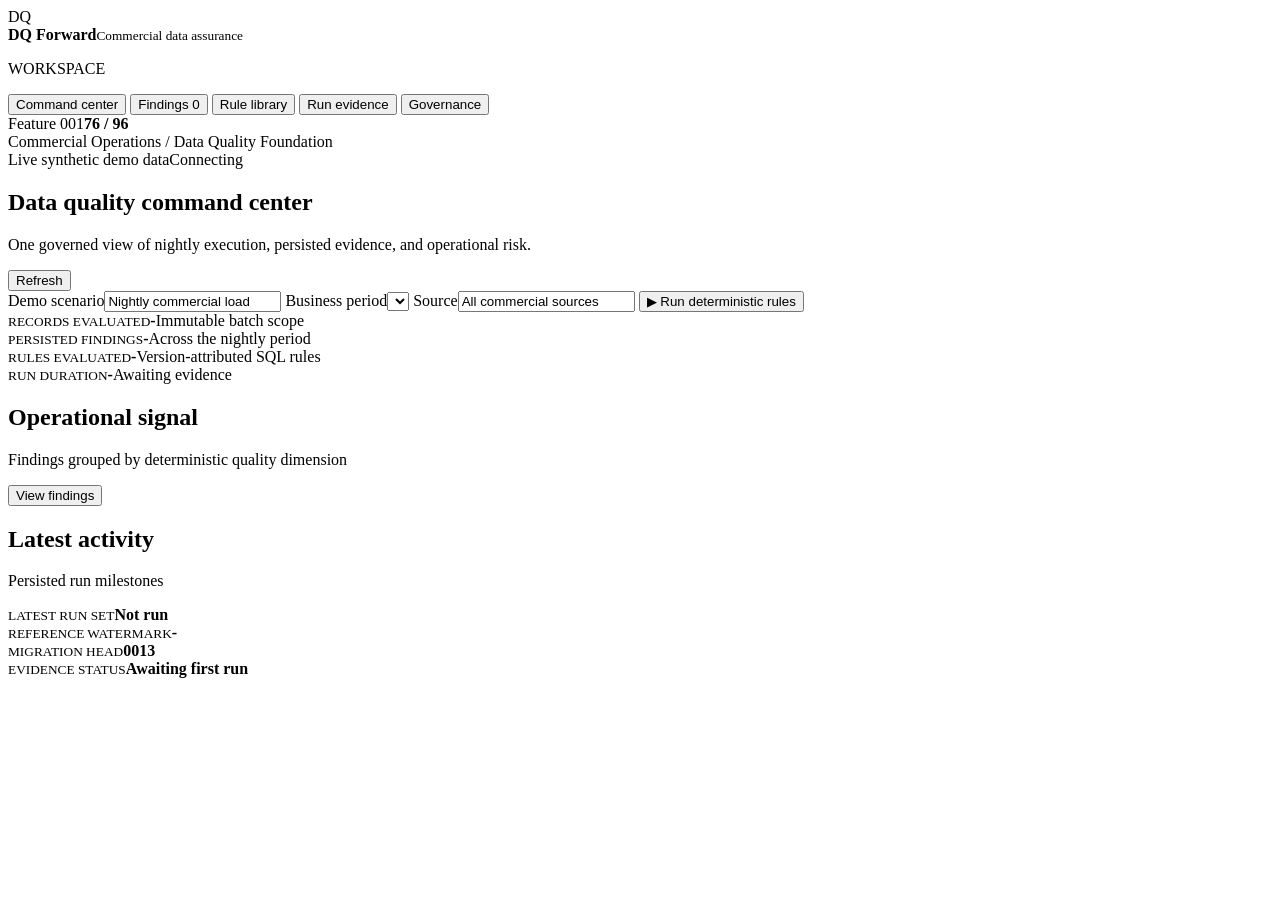
==== src/dq/demo/static/index.html @ b7c49bd6 "Add nightly commercial load management demo" ====
<!doctype html>
<html lang="en">
<head>
  <meta charset="utf-8">
  <meta name="viewport" content="width=device-width, initial-scale=1">
  <title>DQ Forward | Nightly Commercial Load</title>
  <link rel="stylesheet" href="/styles.css">
  <link rel="stylesheet" href="/responsive.css">
</head>
<body>
  <div class="shell">
    <aside class="sidebar">
      <div class="brand"><span class="brand-mark">DQ</span><div><strong>DQ Forward</strong><small>Commercial data assurance</small></div></div>
      <p class="nav-label">WORKSPACE</p>
      <nav aria-label="Workspace">
        <button class="nav-item active" data-view="command">Command center</button>
        <button class="nav-item" data-view="findings">Findings <span id="nav-finding-count">0</span></button>
        <button class="nav-item" data-view="rules">Rule library</button>
        <button class="nav-item" data-view="evidence">Run evidence</button>
        <button class="nav-item" data-view="governance">Governance</button>
      </nav>
      <div class="sidebar-foot"><span>Feature 001</span><strong>76 / 96</strong><div class="progress"><span></span></div></div>
    </aside>

    <main>
      <header class="topbar">
        <span>Commercial Operations / Data Quality Foundation</span>
        <div class="top-actions"><span class="demo-badge">Live synthetic demo data</span><span class="health"><i></i><span id="health-text">Connecting</span></span></div>
      </header>

      <div class="content">
        <section class="view" id="view-command">
          <div class="heading"><div><h1>Data quality command center</h1><p>One governed view of nightly execution, persisted evidence, and operational risk.</p></div><button class="secondary" id="refresh">Refresh</button></div>

          <section class="run-controls" aria-label="Nightly load controls">
            <label>Demo scenario<input value="Nightly commercial load" readonly></label>
            <label>Business period<select id="period-select"></select></label>
            <label>Source<input value="All commercial sources" readonly></label>
            <button class="primary" id="run-rules"><span class="play">&#9654;</span> Run deterministic rules</button>
          </section>

          <div class="notice" id="notice" hidden></div>

          <section class="metrics" aria-label="Execution metrics">
            <article><small>RECORDS EVALUATED</small><strong id="records">-</strong><span id="batch-note">Immutable batch scope</span></article>
            <article><small>PERSISTED FINDINGS</small><strong id="finding-count">-</strong><span id="finding-note">Across the nightly period</span></article>
            <article><small>RULES EVALUATED</small><strong id="rule-count">-</strong><span id="rule-note">Version-attributed SQL rules</span></article>
            <article><small>RUN DURATION</small><strong id="duration">-</strong><span id="run-status">Awaiting evidence</span></article>
          </section>

          <div class="command-grid">
            <section class="panel signal-panel"><div class="panel-head"><div><h2>Operational signal</h2><p>Findings grouped by deterministic quality dimension</p></div><button class="text-button" data-jump="findings">View findings</button></div><div class="panel-body" id="dimension-list"></div></section>
            <section class="panel"><div class="panel-head"><div><h2>Latest activity</h2><p>Persisted run milestones</p></div></div><div class="panel-body activity" id="activity-list"></div></section>
          </div>

          <section class="evidence-strip">
            <div><small>LATEST RUN SET</small><strong id="latest-run">Not run</strong></div>
            <div><small>REFERENCE WATERMARK</small><strong id="watermark">-</strong></div>
            <div><small>MIGRATION HEAD</small><strong>0013</strong></div>
            <div><small>EVIDENCE STATUS</small><strong id="evidence-status">Awaiting first run</strong></div>
          </section>
        </section>

        <section class="view" id="view-findings" hidden>
          <div class="heading"><div><h1>Findings worklist</h1><p>Every result retains the failing subject, rule version, owner, and observed evidence.</p></div><span class="review-badge">Human review required</span></div>
          <section class="filter-bar">
            <label>Search<input id="finding-search" placeholder="Subject, rule, owner"></label>
            <label>Domain<select id="domain-filter"><option value="all">All domains</option></select></label>
            <label>Severity<select id="severity-filter"><option value="all">All severities</option><option>HIGH</option><option>MEDIUM</option><option>LOW</option></select></label>
            <span><strong id="visible-findings">0</strong> visible</span>
          </section>
          <section class="panel table-panel"><table><thead><tr><th>Subject</th><th>Domain</th><th>Rule</th><th>Severity</th><th>Owner</th><th>Detected</th></tr></thead><tbody id="findings-table"></tbody></table></section>
        </section>

        <section class="view" id="view-rules" hidden>
          <div class="heading"><div><h1>Rule library</h1><p>Active, versioned SQL definitions that alone determine pass or fail.</p></div><span class="enforced-badge">Deterministic control</span></div>
          <div class="rule-grid" id="rule-grid"></div>
        </section>

        <section class="view" id="view-evidence" hidden>
          <div class="heading"><div><h1>Run evidence</h1><p>Each scoped evaluation records its exact watermark, rule outcomes, and correlation identity.</p></div><span class="enforced-badge">Replayable context</span></div>
          <section class="panel table-panel"><table><thead><tr><th>Run</th><th>Scope</th><th>Rules</th><th>New findings</th><th>Watermark</th><th>Status</th><th>Duration</th></tr></thead><tbody id="runs-table"></tbody></table></section>
          <section class="panel evidence-chain"><div class="panel-head"><div><h2>Evidence chain</h2><p>What this nightly demo proves end to end</p></div></div><div class="chain"><div><b>1</b><strong>Immutable source batch</strong><span>Arrival and business period recorded</span></div><div><b>2</b><strong>Versioned SQL evaluation</strong><span>Fixed predicates decide failures</span></div><div><b>3</b><strong>Attributed findings</strong><span>Subject, owner, severity, rule version</span></div><div><b>4</b><strong>Historical replay</strong><span>Same recorded world can be reconstructed</span></div></div></section>
        </section>

        <section class="view" id="view-governance" hidden>
          <div class="heading"><div><h1>Governance by construction</h1><p>Controls live in database privileges and backend boundaries, not presentation text.</p></div><span class="enforced-badge">Constitution-led design</span></div>
          <div class="governance-grid">
            <section class="panel"><div class="panel-head"><div><h2>Enforced in this demo</h2><p>Structural controls already present</p></div></div><div class="guardrails"><article><strong>Determinism first</strong><p>Only versioned PostgreSQL rules decide whether a record fails.</p></article><article><strong>No browser credential</strong><p>The UI calls a same-origin backend and never connects directly to Supabase.</p></article><article><strong>Least privilege</strong><p>Reads use dq_readonly. Execution uses the existing dq_engine path.</p></article><article><strong>Full attribution</strong><p>Findings retain scope, rule version, severity, owner, and run identity.</p></article></div></section>
            <section class="panel"><div class="panel-head"><div><h2>Explicitly outside this slice</h2><p>Future features, shown without simulated actions</p></div></div><div class="guardrails future"><article><strong>Agent investigation</strong><p>No model call occurs in this demo. Feature 3 adds evidence-bound reasoning.</p></article><article><strong>Correction proposal</strong><p>No correction is generated or written to curated data.</p></article><article><strong>Human approval and publish</strong><p>Feature 6 adds the durable approval gate and governed publish API.</p></article></div></section>
          </div>
        </section>
      </div>
    </main>
  </div>

  <div class="overlay" id="detail-overlay" hidden>
    <aside class="drawer"><button class="close" id="close-detail" aria-label="Close">&times;</button><span class="severity" id="detail-severity"></span><h2 id="detail-rule"></h2><p class="muted" id="detail-id"></p><dl id="detail-grid"></dl><section class="evidence-box"><small>OBSERVED EVIDENCE</small><code id="detail-evidence"></code></section><section class="boundary"><h3>Decision boundary</h3><p>The SQL rule determines failure status. This demo does not alter curated data or approve corrections.</p></section></aside>
  </div>
  <script src="/app.js"></script>
</body>
</html>
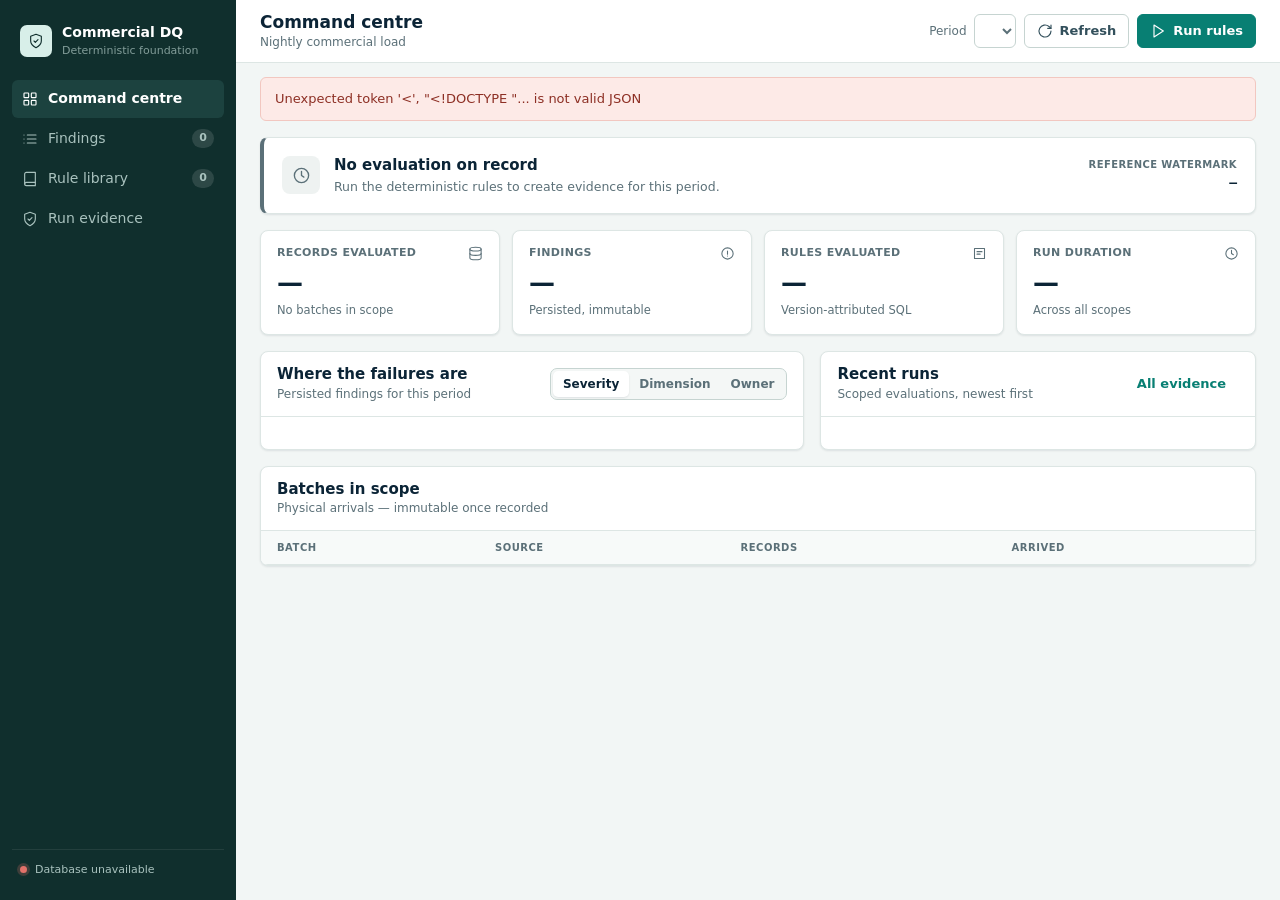
==== commit b8035923: "Rebuild the demo console frontend against the real API The demo backend already returned everything " ====
--- a/src/dq/demo/static/index.html
+++ b/src/dq/demo/static/index.html
@@ -1,102 +1,244 @@
 <!doctype html>
 <html lang="en">
 <head>
-  <meta charset="utf-8">
-  <meta name="viewport" content="width=device-width, initial-scale=1">
-  <title>DQ Forward | Nightly Commercial Load</title>
-  <link rel="stylesheet" href="/styles.css">
-  <link rel="stylesheet" href="/responsive.css">
+<meta charset="utf-8">
+<meta name="viewport" content="width=device-width, initial-scale=1">
+<title>Commercial Data Quality — Nightly Load</title>
+<link rel="stylesheet" href="styles.css">
+<link rel="stylesheet" href="responsive.css">
 </head>
 <body>
-  <div class="shell">
-    <aside class="sidebar">
-      <div class="brand"><span class="brand-mark">DQ</span><div><strong>DQ Forward</strong><small>Commercial data assurance</small></div></div>
-      <p class="nav-label">WORKSPACE</p>
-      <nav aria-label="Workspace">
-        <button class="nav-item active" data-view="command">Command center</button>
-        <button class="nav-item" data-view="findings">Findings <span id="nav-finding-count">0</span></button>
-        <button class="nav-item" data-view="rules">Rule library</button>
-        <button class="nav-item" data-view="evidence">Run evidence</button>
-        <button class="nav-item" data-view="governance">Governance</button>
-      </nav>
-      <div class="sidebar-foot"><span>Feature 001</span><strong>76 / 96</strong><div class="progress"><span></span></div></div>
-    </aside>
-
-    <main>
-      <header class="topbar">
-        <span>Commercial Operations / Data Quality Foundation</span>
-        <div class="top-actions"><span class="demo-badge">Live synthetic demo data</span><span class="health"><i></i><span id="health-text">Connecting</span></span></div>
-      </header>
-
-      <div class="content">
-        <section class="view" id="view-command">
-          <div class="heading"><div><h1>Data quality command center</h1><p>One governed view of nightly execution, persisted evidence, and operational risk.</p></div><button class="secondary" id="refresh">Refresh</button></div>
-
-          <section class="run-controls" aria-label="Nightly load controls">
-            <label>Demo scenario<input value="Nightly commercial load" readonly></label>
-            <label>Business period<select id="period-select"></select></label>
-            <label>Source<input value="All commercial sources" readonly></label>
-            <button class="primary" id="run-rules"><span class="play">&#9654;</span> Run deterministic rules</button>
+
+<svg class="sprite" aria-hidden="true">
+  <symbol id="i-grid" viewBox="0 0 24 24"><rect x="3" y="3" width="7" height="7" rx="1"/><rect x="14" y="3" width="7" height="7" rx="1"/><rect x="3" y="14" width="7" height="7" rx="1"/><rect x="14" y="14" width="7" height="7" rx="1"/></symbol>
+  <symbol id="i-list" viewBox="0 0 24 24"><path d="M8 6h13M8 12h13M8 18h13M3 6h.01M3 12h.01M3 18h.01"/></symbol>
+  <symbol id="i-book" viewBox="0 0 24 24"><path d="M4 19.5A2.5 2.5 0 0 1 6.5 17H20"/><path d="M6.5 2H20v20H6.5A2.5 2.5 0 0 1 4 19.5v-15A2.5 2.5 0 0 1 6.5 2z"/></symbol>
+  <symbol id="i-shield" viewBox="0 0 24 24"><path d="M12 22s8-4 8-10V5l-8-3-8 3v7c0 6 8 10 8 10z"/><path d="m9 12 2 2 4-4"/></symbol>
+  <symbol id="i-play" viewBox="0 0 24 24"><path d="m6 3 14 9-14 9V3z"/></symbol>
+  <symbol id="i-refresh" viewBox="0 0 24 24"><path d="M21 12a9 9 0 1 1-3-6.7L21 8"/><path d="M21 3v5h-5"/></symbol>
+  <symbol id="i-db" viewBox="0 0 24 24"><ellipse cx="12" cy="5" rx="9" ry="3"/><path d="M3 5v14c0 1.7 4 3 9 3s9-1.3 9-3V5"/><path d="M3 12c0 1.7 4 3 9 3s9-1.3 9-3"/></symbol>
+  <symbol id="i-alert" viewBox="0 0 24 24"><circle cx="12" cy="12" r="9"/><path d="M12 8v5M12 16h.01"/></symbol>
+  <symbol id="i-check" viewBox="0 0 24 24"><circle cx="12" cy="12" r="9"/><path d="m8.5 12.5 2.5 2.5 4.5-5"/></symbol>
+  <symbol id="i-clock" viewBox="0 0 24 24"><circle cx="12" cy="12" r="9"/><path d="M12 7v5l3 2"/></symbol>
+  <symbol id="i-rule" viewBox="0 0 24 24"><path d="M4 4h16v16H4z"/><path d="M8 9h8M8 13h5"/></symbol>
+  <symbol id="i-signal" viewBox="0 0 24 24"><path d="M5 20v-5M10 20V10M15 20V6M20 20v-9"/></symbol>
+  <symbol id="i-x" viewBox="0 0 24 24"><path d="M18 6 6 18M6 6l12 12"/></symbol>
+  <symbol id="i-ghost" viewBox="0 0 24 24"><path d="M3 21V9a9 9 0 0 1 18 0v12l-3-2-3 2-3-2-3 2-3-2z"/><path d="M9 10h.01M15 10h.01"/></symbol>
+  <symbol id="i-link" viewBox="0 0 24 24"><path d="M9 17H7A5 5 0 0 1 7 7h2"/><path d="M15 7h2a5 5 0 0 1 0 10h-2"/><path d="M8 12h8"/></symbol>
+</svg>
+
+<div class="shell">
+
+  <aside class="sidebar">
+    <div class="brand">
+      <span class="brand-mark"><svg class="i"><use href="#i-shield"/></svg></span>
+      <span>
+        <strong>Commercial DQ</strong>
+        <small>Deterministic foundation</small>
+      </span>
+    </div>
+
+    <nav class="nav" aria-label="Sections">
+      <button class="nav-item is-active" data-view="overview"><svg class="i"><use href="#i-grid"/></svg><span>Command centre</span></button>
+      <button class="nav-item" data-view="findings"><svg class="i"><use href="#i-list"/></svg><span>Findings</span><b class="nav-count" id="nav-findings">0</b></button>
+      <button class="nav-item" data-view="rules"><svg class="i"><use href="#i-book"/></svg><span>Rule library</span><b class="nav-count" id="nav-rules">0</b></button>
+      <button class="nav-item" data-view="evidence"><svg class="i"><use href="#i-shield"/></svg><span>Run evidence</span></button>
+    </nav>
+
+    <div class="sidebar-foot">
+      <div class="health" id="health">
+        <span class="health-dot"></span>
+        <span id="health-text">Checking database…</span>
+      </div>
+    </div>
+  </aside>
+
+  <main>
+    <header class="topbar">
+      <div class="topbar-title">
+        <h1 id="page-title">Command centre</h1>
+        <p class="muted" id="page-sub">Nightly commercial load</p>
+      </div>
+      <div class="topbar-controls">
+        <label class="ctl">
+          <span>Period</span>
+          <select id="period-select"></select>
+        </label>
+        <button class="btn" id="btn-refresh"><svg class="i"><use href="#i-refresh"/></svg><span>Refresh</span></button>
+        <button class="btn btn-primary" id="btn-run"><svg class="i"><use href="#i-play"/></svg><span>Run rules</span></button>
+      </div>
+    </header>
+
+    <div class="notice" id="notice" hidden></div>
+
+    <div class="content">
+
+      <!-- ================= OVERVIEW ================= -->
+      <section class="view" id="view-overview">
+
+        <div class="status-band" id="status-band">
+          <span class="status-icon"><svg class="i"><use href="#i-clock" id="status-icon-use"/></svg></span>
+          <div>
+            <strong id="status-title">No evaluation on record</strong>
+            <p id="status-detail">Run the deterministic rules to create evidence for this period.</p>
+          </div>
+          <div class="status-meta">
+            <small>Reference watermark</small>
+            <b class="mono" id="status-watermark">—</b>
+          </div>
+        </div>
+
+        <div class="kpis">
+          <article class="kpi">
+            <div class="kpi-top"><span>Records evaluated</span><svg class="i"><use href="#i-db"/></svg></div>
+            <b id="kpi-records">—</b>
+            <small id="kpi-records-note">No batches in scope</small>
+          </article>
+          <article class="kpi">
+            <div class="kpi-top"><span>Findings</span><svg class="i"><use href="#i-alert"/></svg></div>
+            <b id="kpi-findings">—</b>
+            <small id="kpi-findings-note">Persisted, immutable</small>
+          </article>
+          <article class="kpi">
+            <div class="kpi-top"><span>Rules evaluated</span><svg class="i"><use href="#i-rule"/></svg></div>
+            <b id="kpi-rules">—</b>
+            <small id="kpi-rules-note">Version-attributed SQL</small>
+          </article>
+          <article class="kpi">
+            <div class="kpi-top"><span>Run duration</span><svg class="i"><use href="#i-clock"/></svg></div>
+            <b id="kpi-duration">—</b>
+            <small id="kpi-duration-note">Across all scopes</small>
+          </article>
+        </div>
+
+        <div class="alerts" id="alerts" hidden></div>
+
+        <div class="cols">
+          <section class="card">
+            <header class="card-head">
+              <div><h2>Where the failures are</h2><p class="muted sm">Persisted findings for this period</p></div>
+              <div class="seg" role="tablist" aria-label="Breakdown dimension">
+                <button class="seg-btn is-active" data-break="severity">Severity</button>
+                <button class="seg-btn" data-break="dimension">Dimension</button>
+                <button class="seg-btn" data-break="owner">Owner</button>
+              </div>
+            </header>
+            <div class="card-body bars" id="breakdown"></div>
           </section>
 
-          <div class="notice" id="notice" hidden></div>
-
-          <section class="metrics" aria-label="Execution metrics">
-            <article><small>RECORDS EVALUATED</small><strong id="records">-</strong><span id="batch-note">Immutable batch scope</span></article>
-            <article><small>PERSISTED FINDINGS</small><strong id="finding-count">-</strong><span id="finding-note">Across the nightly period</span></article>
-            <article><small>RULES EVALUATED</small><strong id="rule-count">-</strong><span id="rule-note">Version-attributed SQL rules</span></article>
-            <article><small>RUN DURATION</small><strong id="duration">-</strong><span id="run-status">Awaiting evidence</span></article>
+          <section class="card">
+            <header class="card-head">
+              <div><h2>Recent runs</h2><p class="muted sm">Scoped evaluations, newest first</p></div>
+              <button class="btn btn-quiet" data-jump="evidence"><span>All evidence</span></button>
+            </header>
+            <div class="card-body feed" id="recent-runs"></div>
           </section>
-
-          <div class="command-grid">
-            <section class="panel signal-panel"><div class="panel-head"><div><h2>Operational signal</h2><p>Findings grouped by deterministic quality dimension</p></div><button class="text-button" data-jump="findings">View findings</button></div><div class="panel-body" id="dimension-list"></div></section>
-            <section class="panel"><div class="panel-head"><div><h2>Latest activity</h2><p>Persisted run milestones</p></div></div><div class="panel-body activity" id="activity-list"></div></section>
-          </div>
-
-          <section class="evidence-strip">
-            <div><small>LATEST RUN SET</small><strong id="latest-run">Not run</strong></div>
-            <div><small>REFERENCE WATERMARK</small><strong id="watermark">-</strong></div>
-            <div><small>MIGRATION HEAD</small><strong>0013</strong></div>
-            <div><small>EVIDENCE STATUS</small><strong id="evidence-status">Awaiting first run</strong></div>
-          </section>
+        </div>
+
+        <section class="card">
+          <header class="card-head">
+            <div><h2>Batches in scope</h2><p class="muted sm">Physical arrivals — immutable once recorded</p></div>
+          </header>
+          <div class="table-wrap">
+            <table>
+              <thead><tr><th>Batch</th><th>Source</th><th>Records</th><th>Arrived</th></tr></thead>
+              <tbody id="batches-tbody"></tbody>
+            </table>
+          </div>
         </section>
-
-        <section class="view" id="view-findings" hidden>
-          <div class="heading"><div><h1>Findings worklist</h1><p>Every result retains the failing subject, rule version, owner, and observed evidence.</p></div><span class="review-badge">Human review required</span></div>
-          <section class="filter-bar">
-            <label>Search<input id="finding-search" placeholder="Subject, rule, owner"></label>
-            <label>Domain<select id="domain-filter"><option value="all">All domains</option></select></label>
-            <label>Severity<select id="severity-filter"><option value="all">All severities</option><option>HIGH</option><option>MEDIUM</option><option>LOW</option></select></label>
-            <span><strong id="visible-findings">0</strong> visible</span>
-          </section>
-          <section class="panel table-panel"><table><thead><tr><th>Subject</th><th>Domain</th><th>Rule</th><th>Severity</th><th>Owner</th><th>Detected</th></tr></thead><tbody id="findings-table"></tbody></table></section>
+      </section>
+
+      <!-- ================= FINDINGS ================= -->
+      <section class="view" id="view-findings" hidden>
+        <section class="card">
+          <header class="card-head card-head-wrap">
+            <div><h2>Findings</h2><p class="muted sm"><b id="findings-count">0</b> shown · every row carries its rule version, owner and evidence</p></div>
+            <div class="filters">
+              <input type="search" id="f-search" placeholder="Search subject, rule or owner" aria-label="Search findings">
+              <select id="f-severity" aria-label="Severity"><option value="all">All severities</option></select>
+              <select id="f-domain" aria-label="Domain"><option value="all">All domains</option></select>
+              <select id="f-owner" aria-label="Owner"><option value="all">All owners</option></select>
+              <select id="f-type" aria-label="Subject type"><option value="all">All subjects</option></select>
+            </div>
+          </header>
+          <div class="table-wrap">
+            <table>
+              <thead>
+                <tr><th>Subject</th><th>Rule</th><th>Severity</th><th>Owner</th><th>Offending value</th><th>Detected</th></tr>
+              </thead>
+              <tbody id="findings-tbody"></tbody>
+            </table>
+          </div>
+          <footer class="card-foot">Select a row for full evidence and the decision boundary.</footer>
         </section>
-
-        <section class="view" id="view-rules" hidden>
-          <div class="heading"><div><h1>Rule library</h1><p>Active, versioned SQL definitions that alone determine pass or fail.</p></div><span class="enforced-badge">Deterministic control</span></div>
-          <div class="rule-grid" id="rule-grid"></div>
+      </section>
+
+      <!-- ================= RULES ================= -->
+      <section class="view" id="view-rules" hidden>
+        <div class="card-lede">
+          <h2>Rule library</h2>
+          <p class="muted">Every check is deterministic SQL executed in PostgreSQL. No model decides whether a record failed — a rule does, at a named version, and that version is stamped on every finding it produces.</p>
+        </div>
+        <div class="rules-grid" id="rules-grid"></div>
+      </section>
+
+      <!-- ================= EVIDENCE ================= -->
+      <section class="view" id="view-evidence" hidden>
+        <div class="card-lede">
+          <h2>Run evidence</h2>
+          <p class="muted">Each run records the world it saw: the scope, the delivery watermark, the exact rule versions, and a correlation identity. That is what makes a historical answer reproducible months later.</p>
+        </div>
+        <section class="card">
+          <div class="table-wrap">
+            <table>
+              <thead>
+                <tr><th>Run</th><th>Scope</th><th>Rules</th><th>New findings</th><th>Watermark</th><th>Status</th><th>Duration</th></tr>
+              </thead>
+              <tbody id="runs-tbody"></tbody>
+            </table>
+          </div>
         </section>
-
-        <section class="view" id="view-evidence" hidden>
-          <div class="heading"><div><h1>Run evidence</h1><p>Each scoped evaluation records its exact watermark, rule outcomes, and correlation identity.</p></div><span class="enforced-badge">Replayable context</span></div>
-          <section class="panel table-panel"><table><thead><tr><th>Run</th><th>Scope</th><th>Rules</th><th>New findings</th><th>Watermark</th><th>Status</th><th>Duration</th></tr></thead><tbody id="runs-table"></tbody></table></section>
-          <section class="panel evidence-chain"><div class="panel-head"><div><h2>Evidence chain</h2><p>What this nightly demo proves end to end</p></div></div><div class="chain"><div><b>1</b><strong>Immutable source batch</strong><span>Arrival and business period recorded</span></div><div><b>2</b><strong>Versioned SQL evaluation</strong><span>Fixed predicates decide failures</span></div><div><b>3</b><strong>Attributed findings</strong><span>Subject, owner, severity, rule version</span></div><div><b>4</b><strong>Historical replay</strong><span>Same recorded world can be reconstructed</span></div></div></section>
-        </section>
-
-        <section class="view" id="view-governance" hidden>
-          <div class="heading"><div><h1>Governance by construction</h1><p>Controls live in database privileges and backend boundaries, not presentation text.</p></div><span class="enforced-badge">Constitution-led design</span></div>
-          <div class="governance-grid">
-            <section class="panel"><div class="panel-head"><div><h2>Enforced in this demo</h2><p>Structural controls already present</p></div></div><div class="guardrails"><article><strong>Determinism first</strong><p>Only versioned PostgreSQL rules decide whether a record fails.</p></article><article><strong>No browser credential</strong><p>The UI calls a same-origin backend and never connects directly to Supabase.</p></article><article><strong>Least privilege</strong><p>Reads use dq_readonly. Execution uses the existing dq_engine path.</p></article><article><strong>Full attribution</strong><p>Findings retain scope, rule version, severity, owner, and run identity.</p></article></div></section>
-            <section class="panel"><div class="panel-head"><div><h2>Explicitly outside this slice</h2><p>Future features, shown without simulated actions</p></div></div><div class="guardrails future"><article><strong>Agent investigation</strong><p>No model call occurs in this demo. Feature 3 adds evidence-bound reasoning.</p></article><article><strong>Correction proposal</strong><p>No correction is generated or written to curated data.</p></article><article><strong>Human approval and publish</strong><p>Feature 6 adds the durable approval gate and governed publish API.</p></article></div></section>
-          </div>
-        </section>
-      </div>
-    </main>
-  </div>
-
-  <div class="overlay" id="detail-overlay" hidden>
-    <aside class="drawer"><button class="close" id="close-detail" aria-label="Close">&times;</button><span class="severity" id="detail-severity"></span><h2 id="detail-rule"></h2><p class="muted" id="detail-id"></p><dl id="detail-grid"></dl><section class="evidence-box"><small>OBSERVED EVIDENCE</small><code id="detail-evidence"></code></section><section class="boundary"><h3>Decision boundary</h3><p>The SQL rule determines failure status. This demo does not alter curated data or approve corrections.</p></section></aside>
-  </div>
-  <script src="/app.js"></script>
+      </section>
+
+    </div>
+  </main>
+</div>
+
+<!-- ================= FINDING DETAIL ================= -->
+<div class="overlay" id="overlay" hidden>
+  <aside class="drawer" role="dialog" aria-label="Finding evidence">
+    <header class="drawer-head">
+      <div>
+        <span class="sev" id="d-sev">—</span>
+        <h2 id="d-rule">—</h2>
+        <p class="muted sm" id="d-id">—</p>
+      </div>
+      <button class="btn btn-icon" id="d-close" aria-label="Close"><svg class="i"><use href="#i-x"/></svg></button>
+    </header>
+    <div class="drawer-body">
+      <dl class="kv" id="d-kv"></dl>
+
+      <div class="evidence" id="d-evidence-wrap">
+        <small>Evidence</small>
+        <div class="evidence-row"><span>Offending</span><code id="d-offending">—</code></div>
+        <div class="evidence-row"><span>Observed</span><code id="d-observed">—</code></div>
+        <div class="evidence-row"><span>Expected</span><code id="d-expected">—</code></div>
+      </div>
+
+      <div class="boundary">
+        <h3>Decision boundary</h3>
+        <ul>
+          <li>A versioned SQL rule decided this, not a model.</li>
+          <li>Investigation agents (Feature 3) may explain it and must cite evidence — they cannot overturn it.</li>
+          <li>Any correction requires a named steward's approval before it reaches curated data.</li>
+        </ul>
+      </div>
+    </div>
+  </aside>
+</div>
+
+<div class="toast" id="toast" role="status" aria-live="polite"></div>
+
+<script src="app.js"></script>
 </body>
 </html>
--- a/src/dq/demo/static/styles.css
+++ b/src/dq/demo/static/styles.css
@@ -0,0 +1,300 @@
+:root {
+  --ink: #0b2436;
+  --ink-soft: #33505c;
+  --muted: #5b7078;
+  --line: #dde6e4;
+  --line-firm: #c6d4d1;
+  --canvas: #f2f6f5;
+  --panel: #ffffff;
+  --sidebar: #102f2d;
+  --sidebar-hover: #1c423f;
+  --sidebar-text: #a9c2be;
+  --teal: #087f73;
+  --teal-dark: #066258;
+  --teal-soft: #dcf0ec;
+  --high: #b03a2e;
+  --high-soft: #fdeae7;
+  --medium: #8a5a00;
+  --medium-soft: #fdf1da;
+  --low: #1a6b4c;
+  --low-soft: #e2f2ea;
+  --info: #2a6396;
+  --info-soft: #e6eff8;
+  --shadow: 0 1px 2px rgba(11, 36, 54, .06), 0 1px 3px rgba(11, 36, 54, .04);
+  --radius: 8px;
+}
+
+* { box-sizing: border-box; }
+
+html, body {
+  margin: 0;
+  background: var(--canvas);
+  color: var(--ink);
+  font: 14px/1.5 "Inter", ui-sans-serif, system-ui, -apple-system, "Segoe UI", sans-serif;
+  -webkit-font-smoothing: antialiased;
+}
+
+h1, h2, h3 { margin: 0; line-height: 1.3; }
+h1 { font-size: 19px; font-weight: 650; }
+h2 { font-size: 15px; font-weight: 650; }
+h3 { font-size: 13px; font-weight: 650; }
+p { margin: 0; }
+
+button, input, select { font: inherit; color: inherit; }
+button { cursor: pointer; }
+button:disabled { cursor: not-allowed; opacity: .55; }
+
+.muted { color: var(--muted); }
+.sm { font-size: 12px; }
+.mono { font-family: ui-monospace, SFMono-Regular, "SF Mono", Menlo, monospace; font-size: 12px; }
+
+.sprite { display: none; }
+.i { width: 16px; height: 16px; flex: 0 0 auto; fill: none; stroke: currentColor; stroke-width: 1.7; stroke-linecap: round; stroke-linejoin: round; }
+
+/* ---------------- shell ---------------- */
+
+.shell { display: grid; grid-template-columns: 236px minmax(0, 1fr); min-height: 100vh; }
+
+.sidebar {
+  position: sticky; top: 0; height: 100vh;
+  display: flex; flex-direction: column;
+  padding: 18px 12px;
+  background: var(--sidebar);
+  color: var(--sidebar-text);
+}
+
+.brand { display: flex; align-items: center; gap: 10px; padding: 4px 8px 20px; }
+.brand-mark { display: grid; place-items: center; width: 32px; height: 32px; border-radius: 7px; background: #d8efe9; color: var(--sidebar); }
+.brand strong { display: block; color: #fff; font-size: 14px; font-weight: 650; }
+.brand small { display: block; font-size: 11px; opacity: .75; }
+
+.nav { display: grid; gap: 2px; }
+.nav-item {
+  display: flex; align-items: center; gap: 10px;
+  width: 100%; min-height: 38px; padding: 8px 10px;
+  border: 0; border-radius: 6px;
+  background: transparent; color: var(--sidebar-text);
+  text-align: left; font-weight: 500;
+}
+.nav-item:hover { background: var(--sidebar-hover); color: #fff; }
+.nav-item.is-active { background: var(--sidebar-hover); color: #fff; font-weight: 600; }
+.nav-item span { flex: 1; min-width: 0; }
+.nav-count { padding: 1px 7px; border-radius: 999px; background: rgba(255,255,255,.12); font-size: 11px; font-weight: 650; font-variant-numeric: tabular-nums; }
+
+.sidebar-foot { margin-top: auto; padding: 12px 8px 4px; border-top: 1px solid rgba(255,255,255,.08); }
+.health { display: flex; align-items: center; gap: 8px; font-size: 11px; }
+.health-dot { width: 7px; height: 7px; border-radius: 50%; background: #7b8f8c; flex: 0 0 auto; }
+.health.is-ok .health-dot { background: #4cc79c; box-shadow: 0 0 0 3px rgba(76,199,156,.2); }
+.health.is-bad .health-dot { background: #e2726a; box-shadow: 0 0 0 3px rgba(226,114,106,.22); }
+
+main { min-width: 0; display: flex; flex-direction: column; }
+
+/* ---------------- topbar ---------------- */
+
+.topbar {
+  position: sticky; top: 0; z-index: 5;
+  display: flex; align-items: center; justify-content: space-between; gap: 16px;
+  min-height: 62px; padding: 11px 24px;
+  background: var(--panel); border-bottom: 1px solid var(--line);
+}
+.topbar-title h1 { font-size: 17px; }
+.topbar-title p { font-size: 12px; }
+.topbar-controls { display: flex; align-items: center; gap: 8px; }
+
+.ctl { display: flex; align-items: center; gap: 7px; font-size: 12px; color: var(--muted); }
+select, input[type="search"] {
+  height: 34px; padding: 0 10px;
+  border: 1px solid var(--line-firm); border-radius: 6px;
+  background: #fff; outline: none;
+}
+select:focus, input:focus { border-color: var(--teal); box-shadow: 0 0 0 3px var(--teal-soft); }
+
+.btn {
+  display: inline-flex; align-items: center; justify-content: center; gap: 7px;
+  min-height: 34px; padding: 0 12px;
+  border: 1px solid var(--line-firm); border-radius: 6px;
+  background: #fff; color: var(--ink-soft); font-weight: 600; font-size: 13px;
+}
+.btn:hover:not(:disabled) { background: #f6faf9; border-color: #a9bcb8; }
+.btn-primary { background: var(--teal); border-color: var(--teal); color: #fff; }
+.btn-primary:hover:not(:disabled) { background: var(--teal-dark); border-color: var(--teal-dark); }
+.btn-quiet { border-color: transparent; background: transparent; color: var(--teal); }
+.btn-quiet:hover:not(:disabled) { background: var(--teal-soft); border-color: transparent; }
+.btn-icon { width: 34px; padding: 0; }
+
+.notice { margin: 14px 24px -4px; padding: 11px 14px; border-radius: 6px; font-size: 13px; }
+.notice.is-error { background: var(--high-soft); color: #8d2f24; border: 1px solid #f2c7c0; }
+.notice.is-busy { background: var(--info-soft); color: #245481; border: 1px solid #c6dbf0; }
+.notice.is-success { background: var(--low-soft); color: #145a3f; border: 1px solid #bfe0d0; }
+
+.content { padding: 20px 24px 40px; }
+/* `display: grid` beats the `hidden` attribute's UA `display: none`, so state it explicitly. */
+.view { display: grid; gap: 16px; }
+.view[hidden] { display: none; }
+[hidden] { display: none !important; }
+
+/* ---------------- status band ---------------- */
+
+.status-band {
+  display: grid; grid-template-columns: 38px minmax(0, 1fr) auto;
+  gap: 14px; align-items: center;
+  padding: 16px 18px;
+  border: 1px solid var(--line); border-left: 4px solid var(--muted);
+  border-radius: var(--radius); background: var(--panel); box-shadow: var(--shadow);
+}
+.status-band strong { display: block; font-size: 15px; }
+.status-band p { margin-top: 2px; color: var(--muted); font-size: 12.5px; }
+.status-icon { display: grid; place-items: center; width: 38px; height: 38px; border-radius: 8px; background: #eef2f1; color: var(--muted); }
+.status-icon .i { width: 19px; height: 19px; }
+.status-meta { text-align: right; }
+.status-meta small { display: block; color: var(--muted); font-size: 10px; text-transform: uppercase; letter-spacing: .04em; font-weight: 700; }
+.status-meta b { font-size: 13px; }
+
+.status-band.is-ok { border-left-color: var(--low); }
+.status-band.is-ok .status-icon { background: var(--low-soft); color: var(--low); }
+.status-band.is-warn { border-left-color: var(--medium); }
+.status-band.is-warn .status-icon { background: var(--medium-soft); color: var(--medium); }
+.status-band.is-bad { border-left-color: var(--high); background: #fffaf9; }
+.status-band.is-bad .status-icon { background: var(--high-soft); color: var(--high); }
+.status-band.is-bad strong { color: #8d2f24; }
+
+/* ---------------- kpis ---------------- */
+
+.kpis { display: grid; grid-template-columns: repeat(4, minmax(0, 1fr)); gap: 12px; }
+.kpi { padding: 14px 16px; border: 1px solid var(--line); border-radius: var(--radius); background: var(--panel); box-shadow: var(--shadow); }
+.kpi-top { display: flex; align-items: center; justify-content: space-between; gap: 8px; color: var(--muted); font-size: 11px; font-weight: 700; text-transform: uppercase; letter-spacing: .03em; }
+.kpi-top .i { width: 15px; height: 15px; }
+.kpi b { display: block; margin: 9px 0 3px; font-size: 26px; line-height: 1; font-weight: 680; font-variant-numeric: tabular-nums; }
+.kpi small { color: var(--muted); font-size: 11.5px; }
+.kpi.is-bad b { color: var(--high); }
+
+/* ---------------- alerts ---------------- */
+
+.alerts { display: grid; gap: 8px; }
+.alert {
+  display: grid; grid-template-columns: 32px minmax(0, 1fr) auto; gap: 12px; align-items: center;
+  padding: 12px 14px; border: 1px solid var(--line); border-radius: var(--radius);
+  background: var(--panel); box-shadow: var(--shadow);
+}
+.alert-icon { display: grid; place-items: center; width: 32px; height: 32px; border-radius: 7px; }
+.alert strong { display: block; font-size: 13.5px; }
+.alert p { margin-top: 2px; color: var(--muted); font-size: 12px; }
+.alert.sev-high { border-left: 3px solid var(--high); }
+.alert.sev-high .alert-icon { background: var(--high-soft); color: var(--high); }
+.alert.sev-medium { border-left: 3px solid var(--medium); }
+.alert.sev-medium .alert-icon { background: var(--medium-soft); color: var(--medium); }
+
+/* ---------------- cards ---------------- */
+
+.cols { display: grid; grid-template-columns: minmax(0, 1.25fr) minmax(0, 1fr); gap: 16px; }
+.card { border: 1px solid var(--line); border-radius: var(--radius); background: var(--panel); box-shadow: var(--shadow); overflow: hidden; }
+.card-head { display: flex; align-items: center; justify-content: space-between; gap: 14px; padding: 13px 16px; border-bottom: 1px solid var(--line); }
+.card-head-wrap { flex-wrap: wrap; }
+.card-body { padding: 16px; }
+.card-foot { padding: 10px 16px; border-top: 1px solid var(--line); color: var(--muted); font-size: 11.5px; }
+.card-lede { max-width: 760px; }
+.card-lede p { margin-top: 5px; }
+
+.seg { display: inline-flex; padding: 2px; border: 1px solid var(--line-firm); border-radius: 7px; background: #f4f7f6; }
+.seg-btn { min-height: 26px; padding: 0 10px; border: 0; border-radius: 5px; background: transparent; color: var(--muted); font-size: 12px; font-weight: 600; }
+.seg-btn.is-active { background: #fff; color: var(--ink); box-shadow: var(--shadow); }
+
+/* ---------------- bars ---------------- */
+
+.bars { display: grid; gap: 12px; }
+.bar-row { display: grid; grid-template-columns: minmax(96px, 150px) minmax(60px, 1fr) 42px; gap: 12px; align-items: center; }
+.bar-row > span:first-child { font-size: 12.5px; overflow: hidden; text-overflow: ellipsis; white-space: nowrap; }
+.bar-row b { text-align: right; font-size: 12.5px; font-variant-numeric: tabular-nums; }
+.bar { height: 8px; border-radius: 4px; background: #e9eeec; overflow: hidden; }
+.bar > span { display: block; height: 100%; border-radius: 4px; background: var(--teal); transition: width .3s ease; }
+.bar.sev-high > span { background: var(--high); }
+.bar.sev-medium > span { background: var(--medium); }
+.bar.sev-low > span { background: var(--low); }
+
+/* ---------------- feed ---------------- */
+
+.feed { display: grid; gap: 13px; }
+.feed-row { display: grid; grid-template-columns: 28px minmax(0, 1fr) auto; gap: 10px; align-items: start; }
+.feed-icon { display: grid; place-items: center; width: 28px; height: 28px; border-radius: 6px; background: var(--teal-soft); color: var(--teal); }
+.feed-icon.is-bad { background: var(--high-soft); color: var(--high); }
+.feed-row strong { display: block; font-size: 13px; font-weight: 600; }
+.feed-row p { margin-top: 1px; color: var(--muted); font-size: 11.5px; }
+.feed-row time { color: var(--muted); font-size: 11px; white-space: nowrap; }
+
+/* ---------------- tables ---------------- */
+
+.table-wrap { overflow-x: auto; }
+table { width: 100%; border-collapse: collapse; }
+th {
+  padding: 9px 16px; background: #f7faf9;
+  color: var(--muted); font-size: 10px; font-weight: 700; letter-spacing: .05em; text-transform: uppercase;
+  text-align: left; white-space: nowrap; border-bottom: 1px solid var(--line);
+}
+td { padding: 11px 16px; border-bottom: 1px solid #eef2f1; vertical-align: middle; }
+tbody tr:last-child td { border-bottom: 0; }
+tbody tr[data-id] { cursor: pointer; }
+tbody tr[data-id]:hover { background: #f6faf9; }
+.cell-strong { font-weight: 600; }
+.cell-sub { display: block; margin-top: 1px; color: var(--muted); font-size: 11px; }
+.cell-value { max-width: 280px; overflow: hidden; text-overflow: ellipsis; white-space: nowrap; color: var(--ink-soft); font-family: ui-monospace, SFMono-Regular, Menlo, monospace; font-size: 11.5px; }
+.cell-nowrap { white-space: nowrap; }
+.empty { padding: 34px 16px; color: var(--muted); text-align: center; }
+
+/* ---------------- pills ---------------- */
+
+.sev { display: inline-flex; align-items: center; padding: 2px 8px; border-radius: 999px; font-size: 10.5px; font-weight: 700; letter-spacing: .02em; }
+.sev-pill-high, .sev.HIGH { background: var(--high-soft); color: var(--high); }
+.sev-pill-medium, .sev.MEDIUM { background: var(--medium-soft); color: var(--medium); }
+.sev-pill-low, .sev.LOW { background: var(--low-soft); color: var(--low); }
+.tag { display: inline-flex; align-items: center; padding: 2px 8px; border-radius: 999px; background: #eef2f1; color: var(--ink-soft); font-size: 10.5px; font-weight: 650; }
+.tag.is-info { background: var(--info-soft); color: var(--info); }
+.tag.is-bad { background: var(--high-soft); color: var(--high); }
+.tag.is-ok { background: var(--low-soft); color: var(--low); }
+
+/* ---------------- rules ---------------- */
+
+.rules-grid { display: grid; grid-template-columns: repeat(auto-fill, minmax(280px, 1fr)); gap: 12px; align-items: stretch; }
+.rule-card { display: flex; flex-direction: column; padding: 15px 16px; border: 1px solid var(--line); border-radius: var(--radius); background: var(--panel); box-shadow: var(--shadow); }
+.rule-card p { flex: 1; }
+.rule-card-top { display: flex; align-items: center; justify-content: space-between; gap: 10px; }
+.rule-card h3 { margin-top: 10px; font-family: ui-monospace, SFMono-Regular, Menlo, monospace; font-size: 13px; color: var(--teal-dark); }
+.rule-card p { margin-top: 5px; color: var(--muted); font-size: 12px; }
+.rule-meta { display: flex; flex-wrap: wrap; gap: 6px; margin-top: 12px; padding-top: 11px; border-top: 1px solid var(--line); }
+
+/* ---------------- drawer ---------------- */
+
+.overlay { position: fixed; inset: 0; z-index: 20; background: rgba(9, 28, 27, .34); }
+.drawer { position: absolute; top: 0; right: 0; width: min(460px, 100%); height: 100%; overflow-y: auto; background: #fff; box-shadow: -14px 0 36px rgba(11, 36, 54, .18); }
+.drawer-head { display: flex; align-items: flex-start; justify-content: space-between; gap: 14px; padding: 18px 20px; border-bottom: 1px solid var(--line); }
+.drawer-head h2 { margin-top: 8px; font-family: ui-monospace, SFMono-Regular, Menlo, monospace; font-size: 14px; }
+.drawer-body { padding: 18px 20px 28px; }
+
+.kv { display: grid; grid-template-columns: 118px minmax(0, 1fr); gap: 9px 12px; margin: 0; }
+.kv dt { color: var(--muted); font-size: 12px; }
+.kv dd { margin: 0; font-size: 12.5px; font-weight: 600; overflow-wrap: anywhere; }
+
+.evidence { margin-top: 18px; padding: 13px 14px; border: 1px solid var(--line); border-radius: 7px; background: #f8fbfa; }
+.evidence > small { display: block; color: var(--muted); font-size: 10px; font-weight: 700; letter-spacing: .05em; text-transform: uppercase; }
+.evidence-row { display: grid; grid-template-columns: 72px minmax(0, 1fr); gap: 10px; margin-top: 9px; align-items: start; }
+.evidence-row span { color: var(--muted); font-size: 11.5px; }
+.evidence-row code { font-family: ui-monospace, SFMono-Regular, Menlo, monospace; font-size: 11.5px; overflow-wrap: anywhere; }
+
+.boundary { margin-top: 18px; padding: 13px 14px; border-left: 3px solid var(--teal); background: var(--teal-soft); border-radius: 0 7px 7px 0; }
+.boundary ul { margin: 8px 0 0; padding-left: 17px; color: #15544d; }
+.boundary li { margin-top: 5px; font-size: 12.5px; }
+
+/* ---------------- toast ---------------- */
+
+.toast {
+  position: fixed; right: 20px; bottom: 20px; z-index: 30;
+  max-width: 360px; padding: 11px 14px; border-radius: 7px;
+  background: #16312f; color: #fff; font-size: 13px;
+  box-shadow: 0 10px 30px rgba(11, 36, 54, .22);
+  opacity: 0; transform: translateY(6px); pointer-events: none;
+  transition: opacity .2s ease, transform .2s ease;
+}
+.toast.is-open { opacity: 1; transform: translateY(0); }
+
+.spin { animation: spin .9s linear infinite; }
+@keyframes spin { to { transform: rotate(360deg); } }
+@media (prefers-reduced-motion: reduce) { .spin, .bar > span, .toast { animation: none; transition: none; } }
--- a/src/dq/demo/static/responsive.css
+++ b/src/dq/demo/static/responsive.css
@@ -0,0 +1,47 @@
+@media (max-width: 1240px) {
+  .cols { grid-template-columns: minmax(0, 1fr); }
+}
+
+@media (max-width: 1020px) {
+  .kpis { grid-template-columns: repeat(2, minmax(0, 1fr)); }
+  .status-band { grid-template-columns: 38px minmax(0, 1fr); }
+  .status-meta { grid-column: 2; text-align: left; padding-top: 4px; }
+}
+
+@media (max-width: 860px) {
+  .shell { grid-template-columns: minmax(0, 1fr); }
+  .sidebar { position: static; height: auto; flex-direction: row; align-items: center; gap: 12px; padding: 10px 14px; }
+  .brand { padding: 0; }
+  .brand small { display: none; }
+  .nav { grid-auto-flow: column; grid-auto-columns: minmax(0, auto); gap: 4px; margin-left: auto; }
+  .nav-item span { display: none; }
+  .nav-item { min-height: 36px; padding: 8px 10px; }
+  .sidebar-foot { margin: 0; padding: 0 0 0 10px; border: 0; border-left: 1px solid rgba(255,255,255,.1); }
+  .health span:last-child { display: none; }
+}
+
+@media (max-width: 700px) {
+  .topbar { flex-direction: column; align-items: stretch; gap: 10px; padding: 12px 14px; }
+  .topbar-controls { flex-wrap: wrap; }
+  .ctl { flex: 1 1 100%; }
+  .ctl select { flex: 1; }
+  .btn { flex: 1; }
+  .content { padding: 16px 14px 32px; }
+  .notice { margin: 12px 14px -4px; }
+  .kpis { grid-template-columns: minmax(0, 1fr); }
+  .card-head { flex-direction: column; align-items: stretch; }
+  .filters { display: grid; grid-template-columns: repeat(2, minmax(0, 1fr)); gap: 8px; }
+  .filters input[type="search"] { grid-column: 1 / -1; }
+  .filters select { width: 100%; }
+  .seg { align-self: flex-start; }
+  .kv { grid-template-columns: minmax(0, 1fr); gap: 3px; }
+  .kv dd { margin-bottom: 7px; }
+  .cell-value { max-width: 180px; }
+  .toast { left: 14px; right: 14px; max-width: none; }
+}
+
+@media (max-width: 420px) {
+  .filters { grid-template-columns: minmax(0, 1fr); }
+  .drawer { width: 100%; }
+  .evidence-row { grid-template-columns: minmax(0, 1fr); gap: 2px; }
+}
